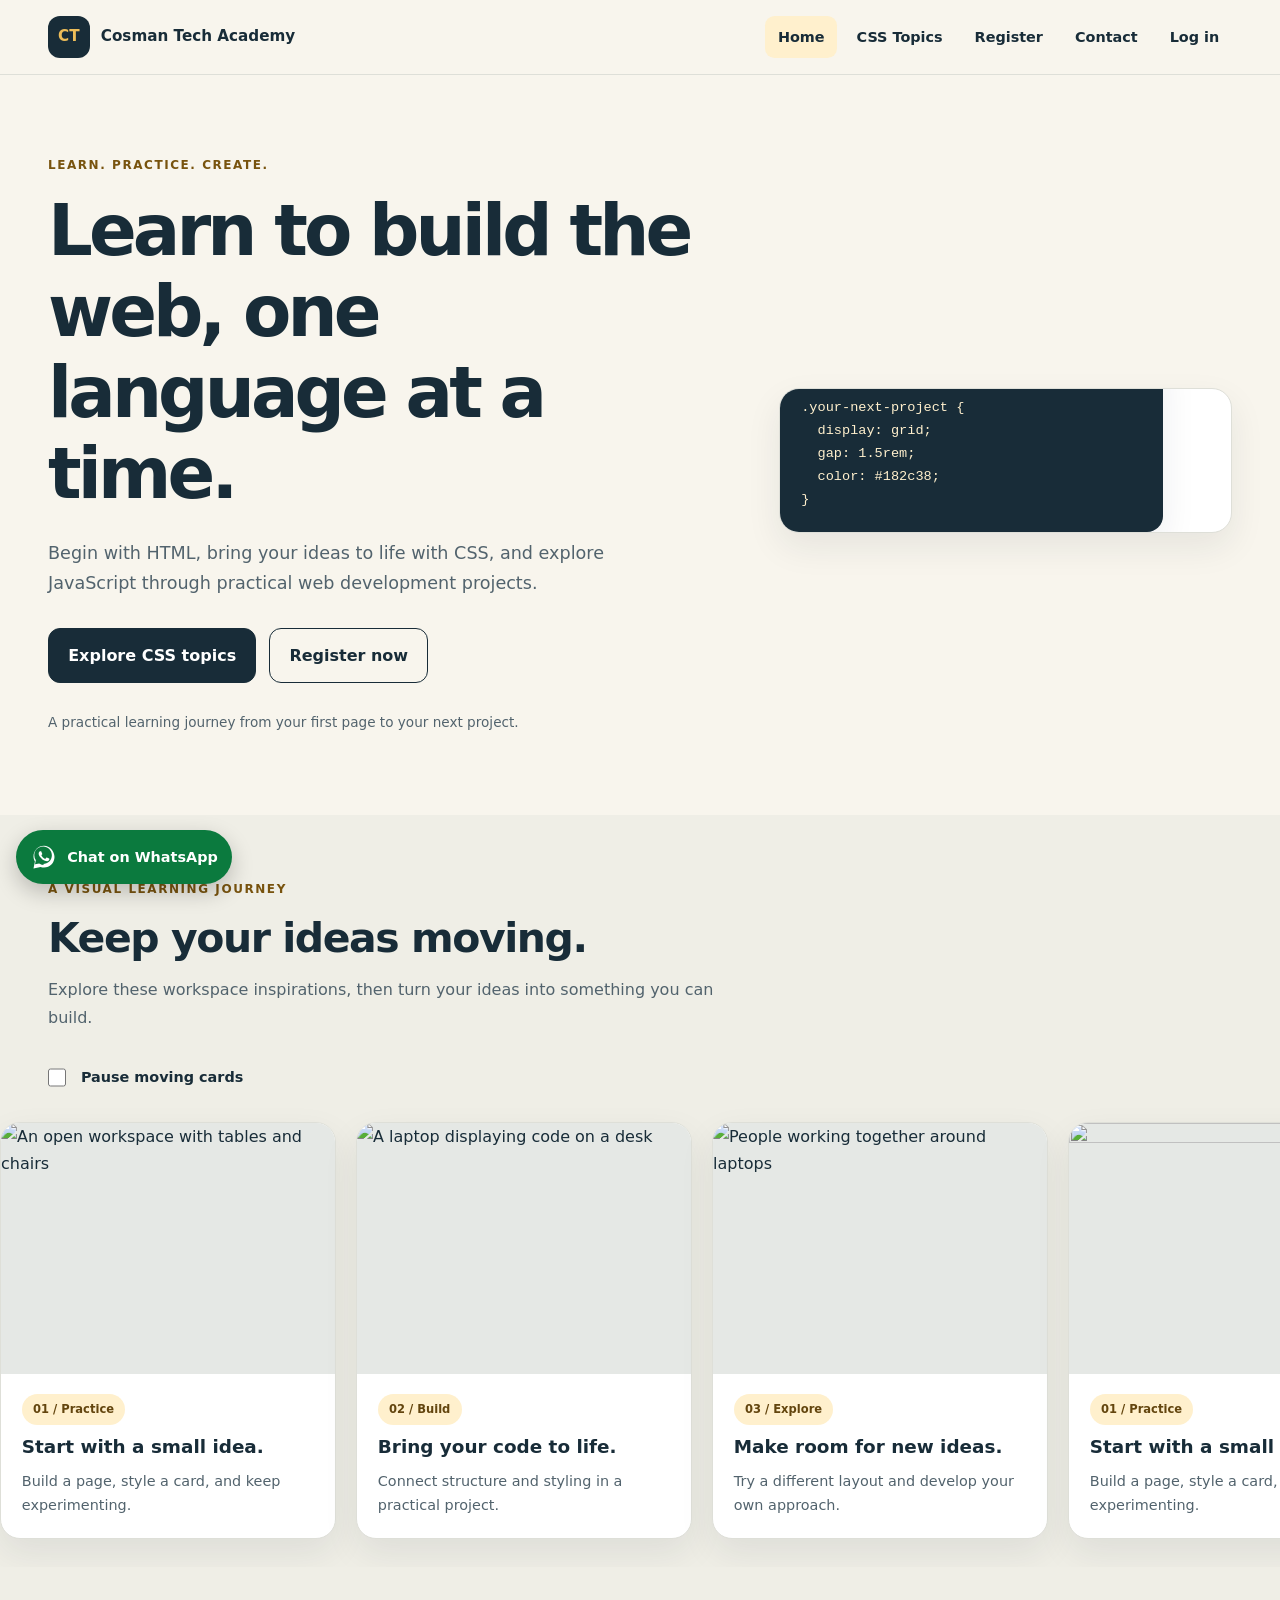
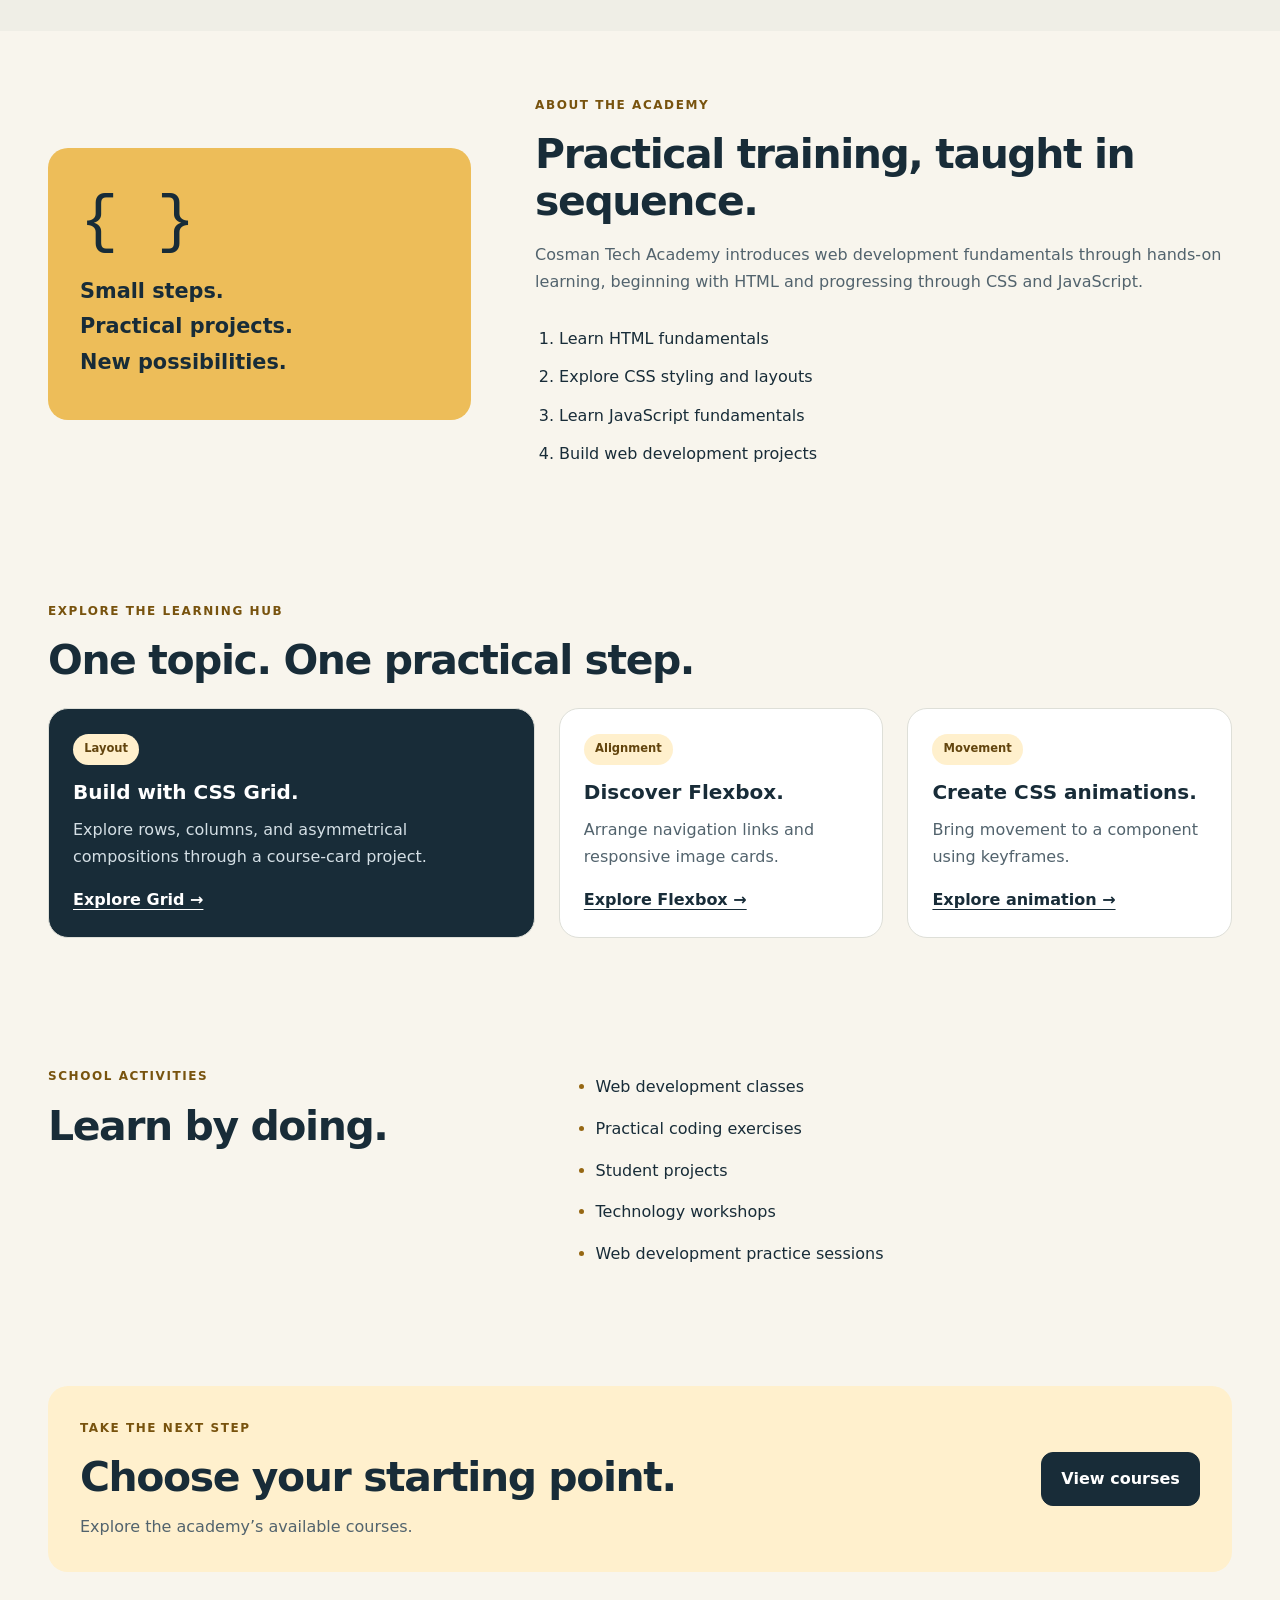
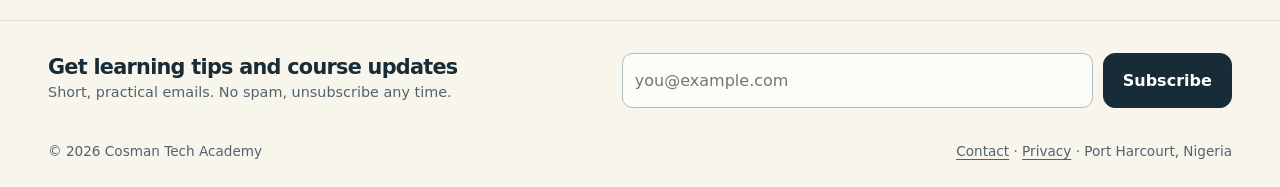
==== index.html @ f5292bb0 "Initial commit" ====
<!DOCTYPE html>
<html lang="en">
<head>
  <meta charset="UTF-8">
  <meta name="viewport" content="width=device-width, initial-scale=1.0">
  <meta name="description"
        content="Explore practical web development learning at Cosman Tech Academy.">
  <title>Cosman Tech Academy | Home</title>
  <link rel="stylesheet" href="style.css">
</head>

<body>
  <a class="skip-link" href="#main">Skip to content</a>

  <header class="site-header">
    <nav class="container navbar" aria-label="Main navigation">
      <a class="brand" href="index.html">
        <span class="brand-mark">CT</span>
        <span>Cosman Tech Academy</span>
      </a>

      <ul class="nav-links">
        <li><a href="index.html" aria-current="page">Home</a></li>
        <li><a href="topic.html">CSS Topics</a></li>
        <li><a href="register.html">Register</a></li>
        <li><a href="contact.html">Contact</a></li>
        <li><a href="login.html" data-auth-link>Log in</a></li>
      </ul>
    </nav>
  </header>

  <main id="main">
    <section class="container hero section">
      <div class="hero-copy">
        <p class="eyebrow">Learn. Practice. Create.</p>
        <h1>Learn to build the web, one language at a time.</h1>

        <p class="lead">
          Begin with HTML, bring your ideas to life with CSS, and
          explore JavaScript through practical web development projects.
        </p>

        <div class="button-row">
          <a class="button" href="topic.html">Explore CSS topics</a>
          <a class="button button-outline" href="register.html">
            Register now
          </a>
        </div>

        <p class="small-note">
          A practical learning journey from your first page to your
          next project.
        </p>
      </div>

      <div class="hero-visual">
        <figure class="image-card hero-image">
         <!--  <img
            src="https://images.unsplash.com/photo-1497366811353-6870744d04b2?auto=format&amp;fit=crop&amp;w=1000&amp;q=80"
            alt="A bright shared workspace with desks and seating"
            width="1000"
            height="750">
          <figcaption>
            <span class="badge">Your next chapter</span>
            <h2>Make space for your ideas.</h2>
          </figcaption>
        </figure> -->

        <div class="code-card" aria-label="CSS example">
          <div class="code-dots" aria-hidden="true">
            <span></span><span></span><span></span>
          </div>
          <pre><code>.your-next-project {
  display: grid;
  gap: 1.5rem;
  color: #182c38;
}</code></pre>
        </div>
      </div>
    </section>

    <section class="gallery-section section" aria-labelledby="gallery-title">
      <div class="container section-heading">
        <p class="eyebrow">A visual learning journey</p>
        <h2 id="gallery-title">Keep your ideas moving.</h2>
        <p>
          Explore these workspace inspirations, then turn your ideas
          into something you can build.
        </p>
      </div>

      <div class="motion-section">
        <input class="motion-toggle" id="pause-gallery" type="checkbox">
        <label class="motion-label" for="pause-gallery">
          Pause moving cards
        </label>

        <p class="reduced-motion-note container">
          Automatic movement is disabled by your motion preference.
          Scroll horizontally to explore the cards.
        </p>

        <div class="carousel"
             tabindex="0"
             role="region"
             aria-label="Workspace inspiration gallery">

          <div class="carousel-track">
            <div class="carousel-group">
              <figure class="image-card rolling-card">
                <img
                  src="https://images.unsplash.com/photo-1497366754035-f200968a6e72?auto=format&amp;fit=crop&amp;w=700&amp;q=80"
                  alt="An open workspace with tables and chairs"
                  width="700" height="525" loading="lazy">
                <figcaption>
                  <span class="badge">01 / Practice</span>
                  <h3>Start with a small idea.</h3>
                  <p>Build a page, style a card, and keep experimenting.</p>
                </figcaption>
              </figure>

              <figure class="image-card rolling-card">
                <img
                  src="https://images.unsplash.com/photo-1498050108023-c5249f4df085?auto=format&amp;fit=crop&amp;w=700&amp;q=80"
                  alt="A laptop displaying code on a desk"
                  width="700" height="525" loading="lazy">
                <figcaption>
                  <span class="badge">02 / Build</span>
                  <h3>Bring your code to life.</h3>
                  <p>Connect structure and styling in a practical project.</p>
                </figcaption>
              </figure>

              <figure class="image-card rolling-card">
                <img
                  src="https://images.unsplash.com/photo-1519389950473-47ba0277781c?auto=format&amp;fit=crop&amp;w=700&amp;q=80"
                  alt="People working together around laptops"
                  width="700" height="525" loading="lazy">
                <figcaption>
                  <span class="badge">03 / Explore</span>
                  <h3>Make room for new ideas.</h3>
                  <p>Try a different layout and develop your own approach.</p>
                </figcaption>
              </figure>
            </div>

            <!-- Identical visual copies create the seamless loop. -->
            <div class="carousel-group" aria-hidden="true">
              <figure class="image-card rolling-card">
                <img
                  src="https://images.unsplash.com/photo-1497366754035-f200968a6e72?auto=format&amp;fit=crop&amp;w=700&amp;q=80"
                  alt="" width="700" height="525" loading="lazy">
                <figcaption>
                  <span class="badge">01 / Practice</span>
                  <h3>Start with a small idea.</h3>
                  <p>Build a page, style a card, and keep experimenting.</p>
                </figcaption>
              </figure>

              <figure class="image-card rolling-card">
                <img
                  src="https://images.unsplash.com/photo-1498050108023-c5249f4df085?auto=format&amp;fit=crop&amp;w=700&amp;q=80"
                  alt="" width="700" height="525" loading="lazy">
                <figcaption>
                  <span class="badge">02 / Build</span>
                  <h3>Bring your code to life.</h3>
                  <p>Connect structure and styling in a practical project.</p>
                </figcaption>
              </figure>

              <figure class="image-card rolling-card">
                <img
                  src="https://images.unsplash.com/photo-1519389950473-47ba0277781c?auto=format&amp;fit=crop&amp;w=700&amp;q=80"
                  alt="" width="700" height="525" loading="lazy">
                <figcaption>
                  <span class="badge">03 / Explore</span>
                  <h3>Make room for new ideas.</h3>
                  <p>Try a different layout and develop your own approach.</p>
                </figcaption>
              </figure>
            </div>
          </div>
        </div>
      </div>
    </section>

    <section class="container about-grid section" aria-labelledby="about-title">
      <div class="accent-panel">
        <span class="large-mark" aria-hidden="true">{ }</span>
        <p>Small steps.<br>Practical projects.<br>New possibilities.</p>
      </div>

      <div>
        <p class="eyebrow">About the academy</p>
        <h2 id="about-title">Practical training, taught in sequence.</h2>
        <p>
          Cosman Tech Academy introduces web development fundamentals
          through hands-on learning, beginning with HTML and progressing
          through CSS and JavaScript.
        </p>

        <ol class="learning-path">
          <li>Learn HTML fundamentals</li>
          <li>Explore CSS styling and layouts</li>
          <li>Learn JavaScript fundamentals</li>
          <li>Build web development projects</li>
        </ol>
      </div>
    </section>

    <section class="container section" aria-labelledby="preview-title">
      <div class="section-heading">
        <p class="eyebrow">Explore the learning hub</p>
        <h2 id="preview-title">One topic. One practical step.</h2>
      </div>

      <div class="preview-grid">
        <article class="panel preview-feature">
          <span class="badge">Layout</span>
          <h3>Build with CSS Grid.</h3>
          <p>
            Explore rows, columns, and asymmetrical compositions through
            a course-card project.
          </p>
          <a class="text-link" href="topic.html#grid">Explore Grid →</a>
        </article>

        <article class="panel">
          <span class="badge">Alignment</span>
          <h3>Discover Flexbox.</h3>
          <p>Arrange navigation links and responsive image cards.</p>
          <a class="text-link" href="topic.html#flexbox">Explore Flexbox →</a>
        </article>

        <article class="panel">
          <span class="badge">Movement</span>
          <h3>Create CSS animations.</h3>
          <p>Bring movement to a component using keyframes.</p>
          <a class="text-link" href="topic.html#animations">
            Explore animation →
          </a>
        </article>
      </div>
    </section>

    <section class="container activities-grid section">
      <div>
        <p class="eyebrow">School activities</p>
        <h2>Learn by doing.</h2>
      </div>
      <ul class="activity-list">
        <li>Web development classes</li>
        <li>Practical coding exercises</li>
        <li>Student projects</li>
        <li>Technology workshops</li>
        <li>Web development practice sessions</li>
      </ul>
    </section>

    <section class="container cta-panel">
      <div>
        <p class="eyebrow">Take the next step</p>
        <h2>Choose your starting point.</h2>
        <p>Explore the academy’s available courses.</p>
      </div>
      <a class="button" href="register.html">View courses</a>
    </section>
  </main>

  <footer class="site-footer">
    <div class="container footer-newsletter">
      <div>
        <h2 class="footer-title">Get learning tips and course updates</h2>
        <p>Short, practical emails. No spam, unsubscribe any time.</p>
      </div>
      <form id="newsletter-form" novalidate>
        <label class="sr-only" for="newsletter-email">Email address</label>
        <div class="inline-form">
          <input id="newsletter-email" name="email" type="email"
                 autocomplete="email" placeholder="you@example.com" required>
          <input class="honeypot" type="text" name="_gotcha" tabindex="-1"
                 autocomplete="off" aria-hidden="true">
          <button class="button" type="submit">Subscribe</button>
        </div>
        <p class="form-status" role="status" aria-live="polite" hidden></p>
      </form>
    </div>
    <div class="container footer-inner">
      <p>© 2026 Cosman Tech Academy</p>
      <p>
        <a href="contact.html">Contact</a> ·
        <a href="privacy.html">Privacy</a> ·
        Port Harcourt, Nigeria
      </p>
    </div>
  </footer>

  <script src="js/config.js"></script>
  <script type="module" src="js/site.js"></script>
</body>
</html>
---- style.css ----
/* ==================================================
   COSMAN TECH ACADEMY
   Mobile-first static website (HTML/CSS + small JS modules)
   ================================================== */

:root {
  --cream: #f8f5ed;
  --white: #ffffff;
  --navy: #182c38;
  --muted: #52636d;
  --gold: #edbd59;
  --gold-light: #fff0cd;
  --border: #dedfd8;
  --radius: 1.25rem;
  --shadow: 0 14px 35px rgb(24 44 56 / 8%);
  --page-width: 74rem;
  --gallery-gap: 1.25rem;
}

/* Reset and foundations */

*,
*::before,
*::after {
  box-sizing: border-box;
}

html {
  scroll-behavior: smooth;
  scroll-padding-top: 2rem;
}

body {
  margin: 0;
  background: var(--cream);
  color: var(--navy);
  font-family: system-ui, -apple-system, BlinkMacSystemFont,
    "Segoe UI", sans-serif;
  line-height: 1.7;
}

h1,
h2,
h3,
p,
figure,
pre {
  margin: 0;
}

h1,
h2,
h3 {
  line-height: 1.15;
  overflow-wrap: break-word;
}

h1 {
  font-size: clamp(2.2rem, 5.5vw, 4.6rem);
  letter-spacing: -0.055em;
}

h2 {
  font-size: clamp(1.65rem, 3.2vw, 2.8rem);
  letter-spacing: -0.035em;
}

h3 {
  font-size: 1.25rem;
}

p {
  color: var(--muted);
}

p + p {
  margin-top: 1rem;
}

a {
  color: inherit;
  text-decoration: none;
}

img {
  display: block;
  max-width: 100%;
}

button,
input,
select,
textarea {
  font: inherit;
}

button,
a,
input,
select,
textarea,
summary,
[tabindex] {
  -webkit-tap-highlight-color: transparent;
}

:focus-visible {
  outline: 3px solid #916000;
  outline-offset: 5px;
}

::selection {
  background: var(--gold);
  color: var(--navy);
}

.container {
  width: min(calc(100% - 2rem), var(--page-width));
  margin-inline: auto;
}

.section {
  padding-block: 3rem;
}

.eyebrow {
  margin-bottom: 1rem;
  color: #78530e;
  font-size: 0.75rem;
  font-weight: 800;
  letter-spacing: 0.13em;
  text-transform: uppercase;
}

.lead {
  margin-top: 1.5rem;
  font-size: 1.1rem;
}

.small-note {
  font-size: 0.85rem;
}

.badge {
  display: inline-flex;
  align-self: flex-start;
  width: fit-content;
  padding: 0.35rem 0.7rem;
  border-radius: 999px;
  background: var(--gold-light);
  color: #63450e;
  font-size: 0.72rem;
  font-weight: 750;
}

.text-link {
  display: inline-block;
  margin-top: 1rem;
  font-weight: 750;
  text-decoration: underline;
  text-underline-offset: 0.25rem;
}

.skip-link {
  position: absolute;
  top: 0.75rem;
  left: 1rem;
  z-index: 100;
  padding: 0.75rem 1rem;
  border-radius: 0.5rem;
  background: var(--navy);
  color: var(--white);
  transform: translateY(-200%);
}

.skip-link:focus {
  transform: translateY(0);
}

/* Navigation: visible without JavaScript */

.site-header {
  border-bottom: 1px solid var(--border);
  background: var(--cream);
}

.navbar {
  display: flex;
  flex-wrap: wrap;
  align-items: center;
  justify-content: space-between;
  gap: 1rem;
  padding-block: 1rem;
}

.brand {
  display: flex;
  align-items: center;
  gap: 0.7rem;
  font-size: 0.95rem;
  font-weight: 800;
}

.brand-mark {
  display: grid;
  flex-shrink: 0;
  place-items: center;
  width: 2.6rem;
  height: 2.6rem;
  border-radius: 0.75rem;
  background: var(--navy);
  color: var(--gold);
}

.nav-links {
  display: flex;
  flex-wrap: wrap;
  width: 100%;
  gap: 0.4rem;
  margin: 0;
  padding: 0;
  list-style: none;
}

.nav-links a {
  display: block;
  padding: 0.55rem 0.8rem;
  border-radius: 0.6rem;
  font-size: 0.9rem;
  font-weight: 650;
  transition: background-color 180ms ease;
}

.nav-links a:hover,
.nav-links a[aria-current="page"] {
  background: var(--gold-light);
}

/* Buttons */

.button-row {
  display: flex;
  flex-wrap: wrap;
  gap: 0.8rem;
  margin-block: 1.8rem;
}

.button {
  display: inline-flex;
  justify-content: center;
  align-items: center;
  min-height: 3rem;
  padding: 0.8rem 1.2rem;
  border: 1px solid var(--navy);
  border-radius: 0.75rem;
  background: var(--navy);
  color: var(--white);
  font-weight: 700;
  text-align: center;
  transition: transform 180ms ease, background-color 180ms ease;
}

.button:hover {
  background: #294757;
  transform: translateY(-2px);
}

.button-outline {
  background: transparent;
  color: var(--navy);
}

.button-outline:hover {
  background: var(--gold-light);
}

/* Mobile-first Grid layouts */

.hero,
.about-grid,
.page-intro,
.activities-grid,
.registration-layout,
.preview-grid,
.topics-grid,
.course-grid,
.form-grid {
  display: grid;
  grid-template-columns: minmax(0, 1fr);
  gap: 1.5rem;
}

.hero > *,
.about-grid > *,
.page-intro > *,
.registration-layout > *,
.topics-grid > *,
.course-grid > * {
  min-width: 0;
}

.hero {
  align-items: center;
}

.hero-visual {
  display: grid;
  gap: 1rem;
}

.hero-image h2 {
  font-size: 1.3rem;
}

/* Flexbox image-card components */

.image-card {
  display: flex;
  flex-direction: column;
  min-width: 0;
  overflow: hidden;
  border: 1px solid var(--border);
  border-radius: var(--radius);
  background: var(--white);
  box-shadow: var(--shadow);
}

.image-card img {
  width: 100%;
  height: auto;
  aspect-ratio: 4 / 3;
  object-fit: cover;
  background: #e5e8e5;
}

.image-card figcaption {
  display: flex;
  flex-direction: column;
  flex: 1;
  gap: 0.7rem;
  padding: 1.3rem;
}

.image-card figcaption p {
  font-size: 0.9rem;
}

/* Code window */

.code-card {
  min-width: 0;
  padding: 1.3rem;
  border-radius: 1rem;
  background: var(--navy);
  color: var(--gold-light);
  box-shadow: var(--shadow);
}

.code-dots {
  display: flex;
  gap: 0.4rem;
  margin-bottom: 1rem;
}

.code-dots span {
  width: 0.6rem;
  height: 0.6rem;
  border-radius: 50%;
  background: var(--gold);
}

.code-dots span:nth-child(2) {
  opacity: 0.65;
}

.code-dots span:nth-child(3) {
  opacity: 0.35;
}

pre {
  max-width: 100%;
  overflow-x: auto;
  font-size: 0.85rem;
  line-height: 1.7;
}

code {
  font-family: Consolas, "Courier New", monospace;
}

/* Continuous CSS-only rolling gallery */

.gallery-section {
  background: #efeee6;
}

.section-heading {
  margin-bottom: 1.5rem;
}

.section-heading h2 + p {
  margin-top: 0.9rem;
  max-width: 42rem;
}

.motion-section {
  padding-top: 0.5rem;
}

.motion-toggle {
  width: 1.15rem;
  height: 1.15rem;
  margin-left: max(1rem, calc((100% - var(--page-width)) / 2));
  accent-color: var(--navy);
  vertical-align: middle;
}

.motion-label {
  margin-left: 0.4rem;
  font-size: 0.9rem;
  font-weight: 650;
  cursor: pointer;
}

.carousel {
  overflow: hidden;
  margin-top: 1rem;
  padding-block: 1rem 1.7rem;
}

.carousel-track {
  display: flex;
  width: max-content;
  animation: roll-cards 40s linear infinite;
}

.carousel-group {
  display: flex;
  flex: 0 0 auto;
  align-items: stretch;
  gap: var(--gallery-gap);
  padding-right: var(--gallery-gap);
}

.rolling-card {
  flex: 0 0 auto;
  width: clamp(15rem, 78vw, 21rem);
}

.rolling-card h3 {
  font-size: 1.15rem;
}

@keyframes roll-cards {
  from {
    transform: translateX(0);
  }

  to {
    transform: translateX(-50%);
  }
}

.motion-toggle:checked ~ .carousel .carousel-track,
.carousel:hover .carousel-track,
.carousel:focus-within .carousel-track {
  animation-play-state: paused;
}

.reduced-motion-note {
  display: none;
}

/* Home sections */

.accent-panel {
  display: grid;
  align-content: center;
  min-height: 17rem;
  padding: 2rem;
  border-radius: var(--radius);
  background: var(--gold);
}

.large-mark {
  font-family: Consolas, monospace;
  font-size: 4rem;
  line-height: 1.1;
}

.accent-panel p {
  margin-top: 1rem;
  color: var(--navy);
  font-size: 1.3rem;
  font-weight: 700;
}

.about-grid h2 + p {
  margin-top: 1rem;
}

.learning-path {
  margin: 1.5rem 0 0;
  padding-left: 1.5rem;
}

.learning-path li {
  padding-block: 0.35rem;
}

.panel,
.topic-card,
.course-card,
.form-panel {
  padding: 1.5rem;
  border: 1px solid var(--border);
  border-radius: var(--radius);
  background: var(--white);
}

.panel h3 {
  margin-block: 1rem 0.75rem;
}

.preview-feature {
  background: var(--navy);
  color: var(--white);
}

.preview-feature p {
  color: #d4dfe5;
}

.activity-list {
  margin: 0;
  padding-left: 1.2rem;
}

.activity-list li {
  padding-block: 0.45rem;
}

.activity-list li::marker {
  color: #966713;
}

.cta-panel {
  display: flex;
  flex-wrap: wrap;
  align-items: center;
  justify-content: space-between;
  gap: 1.5rem;
  margin-block: 3rem;
  padding: 2rem;
  border-radius: var(--radius);
  background: var(--gold-light);
}

.cta-panel h2 + p {
  margin-top: 0.7rem;
}

/* Topic page */

.page-intro {
  align-items: end;
}

.intro-note {
  padding-left: 1rem;
  border-left: 3px solid var(--gold);
}

.intro-note .badge {
  margin-top: 1rem;
}

.topic-card {
  scroll-margin-top: 2rem;
  transition: transform 180ms ease, box-shadow 180ms ease;
}

.topic-card:hover,
.topic-card:focus-within {
  transform: translateY(-4px);
  box-shadow: var(--shadow);
}

.card-top {
  display: flex;
  justify-content: space-between;
  align-items: center;
  gap: 1rem;
}

.topic-number {
  color: #71808a;
  font-family: Consolas, monospace;
  font-size: 1.2rem;
}

.topic-card h2 {
  margin-bottom: 0.8rem;
  font-size: 1.4rem;
}

.practice {
  padding-top: 0.8rem;
  color: var(--navy);
  font-size: 0.9rem;
  font-weight: 650;
}

.topic-visual {
  display: flex;
  align-items: center;
  justify-content: center;
  gap: 0.6rem;
  min-height: 8rem;
  margin-block: 1.3rem;
  border-radius: 0.9rem;
  background: #f4f3ec;
}

.selector-visual {
  flex-wrap: wrap;
}

.selector-visual span {
  padding: 0.45rem 0.7rem;
  border-radius: 0.5rem;
  background: var(--navy);
  color: var(--white);
  font-family: Consolas, monospace;
}

.color-visual span {
  width: 2.7rem;
  height: 2.7rem;
  border-radius: 50%;
  background: var(--navy);
}

.color-visual span:nth-child(2) {
  background: var(--gold);
}

.color-visual span:nth-child(3) {
  background: #9ab9a7;
}

.type-visual {
  font-size: 4rem;
  font-weight: 800;
  letter-spacing: -0.08em;
}

.box-visual {
  padding: 0.8rem;
  border: 0.6rem solid var(--gold);
  background: #dfe9e2;
}

.box-visual span {
  display: block;
  padding: 0.5rem 1rem;
  background: var(--navy);
  color: var(--white);
  font-size: 0.8rem;
}

.flex-visual span {
  width: 2.5rem;
  height: 3.2rem;
  border-radius: 0.4rem;
  background: var(--navy);
}

.flex-visual span:nth-child(2) {
  height: 4.5rem;
  background: var(--gold);
}

.grid-visual {
  display: grid;
  grid-template-columns: 2fr 1fr;
  gap: 0.4rem;
  width: 8rem;
}

.grid-visual span {
  min-height: 2rem;
  border-radius: 0.3rem;
  background: var(--navy);
}

.grid-visual span:first-child {
  grid-row: span 2;
  background: var(--gold);
}

.device-visual {
  width: 3rem;
  height: 5rem;
  border: 0.3rem solid var(--navy);
  border-radius: 0.6rem;
  background: linear-gradient(145deg, var(--gold), #fff3d4);
}

.animation-visual span {
  font-size: 3rem;
  color: #94660f;
}

details {
  margin-top: 1.2rem;
  padding-top: 1rem;
  border-top: 1px solid var(--border);
}

summary {
  width: fit-content;
  font-weight: 750;
  cursor: pointer;
}

details pre {
  margin-top: 1rem;
  padding: 1rem;
  border-radius: 0.7rem;
  background: var(--navy);
  color: var(--gold-light);
}

details .small-note {
  margin-top: 0.8rem;
}

/* Course cards */

.course-card {
  display: flex;
  flex-direction: column;
}

.course-card h3 {
  margin-block: 1rem 0.7rem;
}

.course-card dl {
  margin-block: 1rem;
}

.course-card dl div {
  margin-bottom: 0.6rem;
}

.course-card dt {
  color: var(--muted);
  font-size: 0.8rem;
}

.course-card dd {
  margin: 0;
  font-size: 0.9rem;
  font-weight: 650;
}

.course-price {
  margin-top: auto;
  padding-top: 1rem;
  color: var(--navy);
  font-size: 1.7rem;
  font-weight: 800;
}

.course-feature {
  background: var(--gold-light);
}

/* Registration form */

.registration-layout {
  align-items: start;
}

.form-panel h2 {
  margin-bottom: 1rem;
}

.form-grid {
  margin-top: 1.5rem;
}

.field {
  min-width: 0;
}

.field label,
.field legend {
  display: block;
  margin-bottom: 0.5rem;
  font-size: 0.9rem;
  font-weight: 700;
}

.field input:not([type="radio"]),
.field select,
.field textarea {
  display: block;
  width: 100%;
  min-height: 3rem;
  padding: 0.75rem;
  border: 1px solid #aebbbf;
  border-radius: 0.65rem;
  background: #fcfcf8;
  color: var(--navy);
}

.field textarea {
  resize: vertical;
}

.field input:not([type="radio"]):focus,
.field select:focus,
.field textarea:focus {
  border-color: #94660f;
}

fieldset.field {
  margin: 0;
  padding: 0;
  border: 0;
}

.optional {
  color: var(--muted);
  font-weight: 400;
}

.radio-row {
  display: flex;
  flex-wrap: wrap;
  gap: 1rem;
}

.field .radio-option {
  display: inline-flex;
  align-items: center;
  gap: 0.45rem;
  margin: 0;
  font-weight: 400;
}

.radio-option input {
  width: 1rem;
  height: 1rem;
  margin: 0;
  accent-color: var(--navy);
}

.support-panel {
  padding: 1.5rem;
  border-radius: var(--radius);
  background: #e9ede7;
}

.support-panel h2 {
  font-size: 1.8rem;
}

.support-panel h2 + p,
.support-panel .activity-list {
  margin-top: 1rem;
}

.support-image {
  margin-top: 1.5rem;
}

/* Footer */

.site-footer {
  margin-top: 3rem;
  border-top: 1px solid var(--border);
}

.footer-inner {
  display: flex;
  flex-wrap: wrap;
  justify-content: space-between;
  gap: 0.75rem;
  padding-block: 1.5rem;
}

.footer-inner p {
  margin: 0;
  font-size: 0.85rem;
}

/* ==================================================
   Working forms, login, dashboard, newsletter
   ================================================== */

.sr-only {
  position: absolute;
  width: 1px;
  height: 1px;
  margin: -1px;
  padding: 0;
  overflow: hidden;
  clip: rect(0 0 0 0);
  white-space: nowrap;
  border: 0;
}

/* Spam trap: off-screen, not display:none (bots still fill it in) */
.honeypot {
  position: absolute !important;
  left: -9999px;
  width: 1px;
  height: 1px;
  opacity: 0;
}

.form-submit {
  width: 100%;
  margin-top: 1.5rem;
}

.button:disabled {
  opacity: 0.65;
  cursor: progress;
  transform: none;
}

.form-status {
  margin-top: 1rem;
  padding: 1rem;
  border-left: 4px solid var(--muted);
  border-radius: 0.5rem;
  background: #eef1ee;
  color: var(--navy);
  font-size: 0.95rem;
}

.form-status[hidden] {
  display: none;
}

.form-status.is-success {
  border-left-color: #2f7d4f;
  background: #e4f2e8;
}

.form-status.is-error {
  border-left-color: #b3261e;
  background: #fbe9e7;
}

.form-status.is-info {
  border-left-color: #b07815;
  background: var(--gold-light);
  color: #63450e;
}

.form-status:focus {
  outline: 3px solid #916000;
}

.field .consent {
  display: flex;
  align-items: flex-start;
  gap: 0.6rem;
  margin: 0;
  font-weight: 400;
  font-size: 0.9rem;
}

.field .consent input {
  display: inline-block;
  flex: 0 0 1.1rem;
  width: 1.1rem;
  min-height: 0;
  height: 1.1rem;
  margin: 0.3rem 0 0;
  padding: 0;
  accent-color: var(--navy);
}

.text-link-inline {
  text-decoration: underline;
  text-underline-offset: 0.2rem;
  font-weight: 700;
}

.field input:not([type="radio"]):not([type="checkbox"]):user-invalid:not(:focus) {
  border-color: #b3261e;
}

/* Narrow single-column pages (login, dashboard, privacy) */
.narrow {
  max-width: 40rem;
}

.narrow-left {
  max-width: 44rem;
}

.auth-card {
  margin-top: 1.5rem;
}

.prose h2 {
  margin-top: 2rem;
  font-size: 1.4rem;
}

.prose h2 + p {
  margin-top: 0.6rem;
}

/* Dashboard */
.dash-list {
  display: grid;
  gap: 0.8rem;
  margin: 1.5rem 0 0;
  padding: 0;
  list-style: none;
}

.dash-item {
  display: flex;
  flex-wrap: wrap;
  align-items: center;
  justify-content: space-between;
  gap: 0.8rem;
  padding: 1.2rem 1.4rem;
  border: 1px solid var(--border);
  border-radius: var(--radius);
  background: var(--white);
}

.dash-item h3 {
  font-size: 1.1rem;
}

.status-pill {
  padding: 0.3rem 0.8rem;
  border-radius: 999px;
  background: var(--gold-light);
  color: #63450e;
  font-size: 0.8rem;
  font-weight: 750;
}

.status-pill.is-confirmed,
.status-pill.is-paid {
  background: #e4f2e8;
  color: #1f5a37;
}

.status-pill.is-cancelled {
  background: #fbe9e7;
  color: #8c1d18;
}

/* Footer newsletter */
.footer-newsletter {
  display: grid;
  gap: 1.2rem;
  padding-block: 2rem 0.5rem;
}

.footer-title {
  font-size: 1.3rem;
}

.footer-newsletter p {
  font-size: 0.9rem;
}

.inline-form {
  display: flex;
  flex-wrap: wrap;
  gap: 0.6rem;
}

.inline-form input[type="email"] {
  flex: 1 1 14rem;
  min-height: 3rem;
  padding: 0.75rem;
  border: 1px solid #aebbbf;
  border-radius: 0.65rem;
  background: #fcfcf8;
  color: var(--navy);
}

.footer-inner a {
  text-decoration: underline;
  text-underline-offset: 0.2rem;
}

@media (min-width: 40rem) {
  .footer-newsletter {
    grid-template-columns: minmax(0, 1fr) minmax(0, 1.1fr);
    align-items: center;
  }

  .form-submit {
    width: auto;
    min-width: 14rem;
  }
}

/* WhatsApp floating button (bottom-left; Tawk.to sits bottom-right) */
.wa-float {
  position: fixed;
  left: 1rem;
  bottom: 1rem;
  z-index: 50;
  display: inline-flex;
  align-items: center;
  gap: 0.55rem;
  min-height: 3.4rem;
  padding: 0.6rem 0.9rem;
  border-radius: 999px;
  background: #0b7a3e;
  color: #ffffff;
  font-size: 0.9rem;
  font-weight: 700;
  box-shadow: 0 8px 22px rgb(0 0 0 / 22%);
  transition: transform 180ms ease;
}

.wa-float:hover {
  transform: translateY(-2px);
}

.wa-float:focus-visible {
  outline-color: var(--navy);
  outline-offset: 3px;
}

.wa-float svg {
  flex-shrink: 0;
}

/* Icon-only on small screens so it never covers content */
.wa-float-label {
  display: none;
}

@media (min-width: 40rem) {
  .wa-float-label {
    display: inline;
  }
}

@media (prefers-reduced-motion: reduce) {
  .wa-float {
    transition: none;
  }

  .wa-float:hover {
    transform: none;
  }
}

[hidden] {
  display: none !important;
}

/* ==================================================
   Tablet enhancements
   Base rules above remain mobile-first.
   ================================================== */

@media (min-width: 40rem) {
  .container {
    width: min(calc(100% - 3rem), var(--page-width));
  }

  .section {
    padding-block: 4rem;
  }

  .nav-links {
    width: auto;
  }

  .topics-grid,
  .course-grid,
  .form-grid,
  .preview-grid {
    grid-template-columns: repeat(2, minmax(0, 1fr));
  }

  .preview-feature,
  .field-full {
    grid-column: 1 / -1;
  }

  .activities-grid {
    grid-template-columns: minmax(0, 1fr) minmax(0, 1.3fr);
  }

  .form-panel {
    padding: 2rem;
  }

  .motion-toggle {
    margin-left: max(1.5rem, calc((100% - var(--page-width)) / 2));
  }
}

/* ==================================================
   Desktop asymmetrical Grid layouts
   ================================================== */

@media (min-width: 64rem) {
  .hero {
    grid-template-columns: minmax(0, 1.35fr) minmax(0, 1fr);
    gap: 4rem;
    padding-block: 5rem;
  }

  .hero-visual {
    padding-top: 2rem;
  }

  .hero-image {
    margin-left: 1.5rem;
  }

  .code-card {
    width: 85%;
    margin-top: -2.5rem;
    position: relative;
    z-index: 1;
  }

  .about-grid {
    grid-template-columns: minmax(0, 0.85fr) minmax(0, 1.4fr);
    align-items: center;
    gap: 4rem;
  }

  .page-intro {
    grid-template-columns: minmax(0, 1.5fr) minmax(0, 1fr);
    gap: 4rem;
  }

  .preview-grid {
    grid-template-columns:
      minmax(0, 1.5fr)
      minmax(0, 1fr)
      minmax(0, 1fr);
  }

  .preview-feature {
    grid-column: auto;
  }

  .topics-grid {
    grid-template-columns: repeat(3, minmax(0, 1fr));
  }

  .topic-feature {
    grid-column: span 2;
  }

  .course-grid {
    grid-template-columns: repeat(3, minmax(0, 1fr));
  }

  .course-feature {
    grid-column: span 2;
  }

  .registration-layout {
    grid-template-columns: minmax(0, 1.6fr) minmax(0, 1fr);
    gap: 2rem;
  }

  .support-panel {
    margin-top: 2.5rem;
  }
}

/* Reduced-motion alternative */

@media (prefers-reduced-motion: reduce) {
  html {
    scroll-behavior: auto;
  }

  .carousel {
    overflow-x: auto;
  }

  .carousel-track {
    animation: none;
    transform: none;
  }

  .carousel-group[aria-hidden="true"] {
    display: none;
  }

  .motion-toggle,
  .motion-label {
    display: none;
  }

  .reduced-motion-note {
    display: block;
  }

  .button,
  .topic-card,
  .nav-links a {
    transition: none;
  }

  .button:hover,
  .topic-card:hover,
  .topic-card:focus-within {
    transform: none;
  }
}
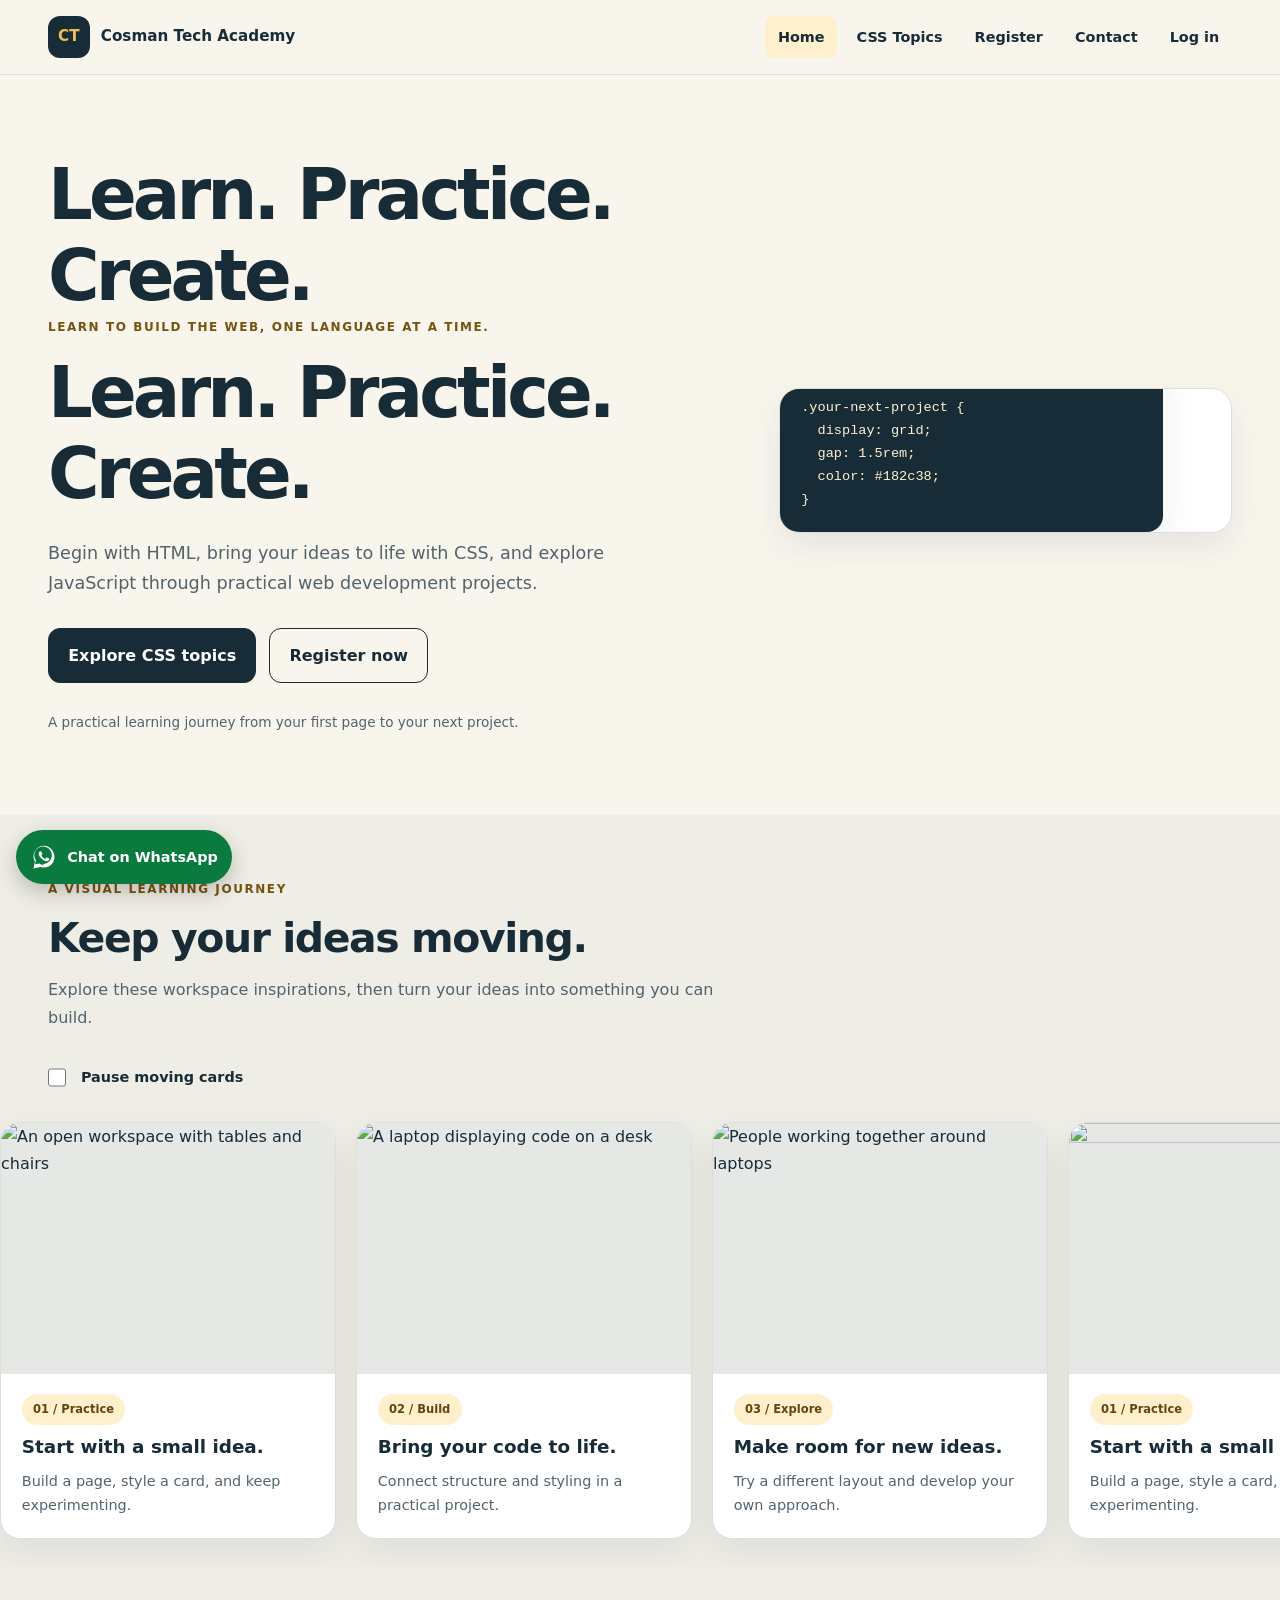
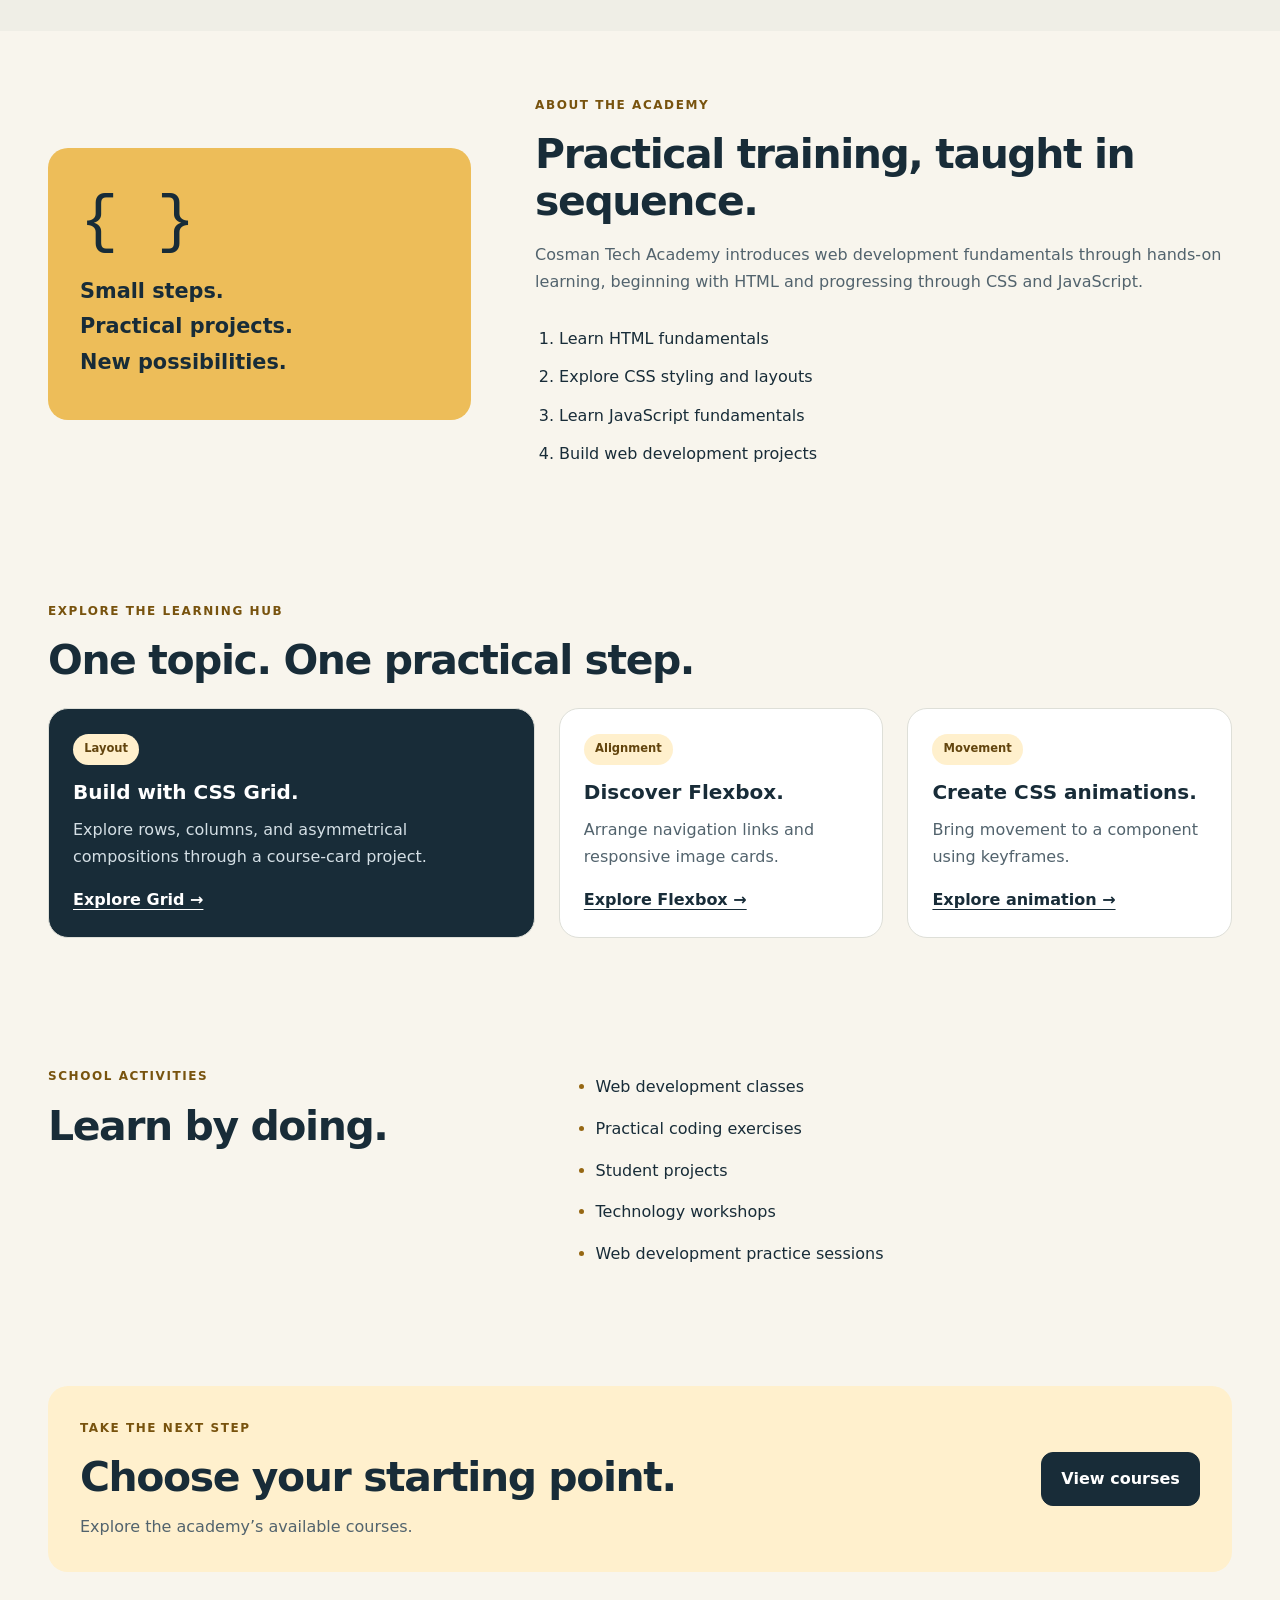
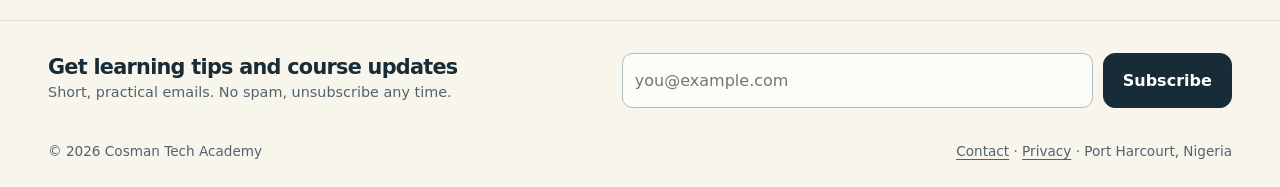
==== commit 5c525be2: "Update home page text" ====
--- a/index.html
+++ b/index.html
@@ -32,8 +32,9 @@
   <main id="main">
     <section class="container hero section">
       <div class="hero-copy">
-        <p class="eyebrow">Learn. Practice. Create.</p>
-        <h1>Learn to build the web, one language at a time.</h1>
+         <h1>Learn. Practice. Create.</h1>
+        <p class="eyebrow">Learn to build the web, one language at a time.</p>
+        <h1>Learn. Practice. Create.</h1>
 
         <p class="lead">
           Begin with HTML, bring your ideas to life with CSS, and
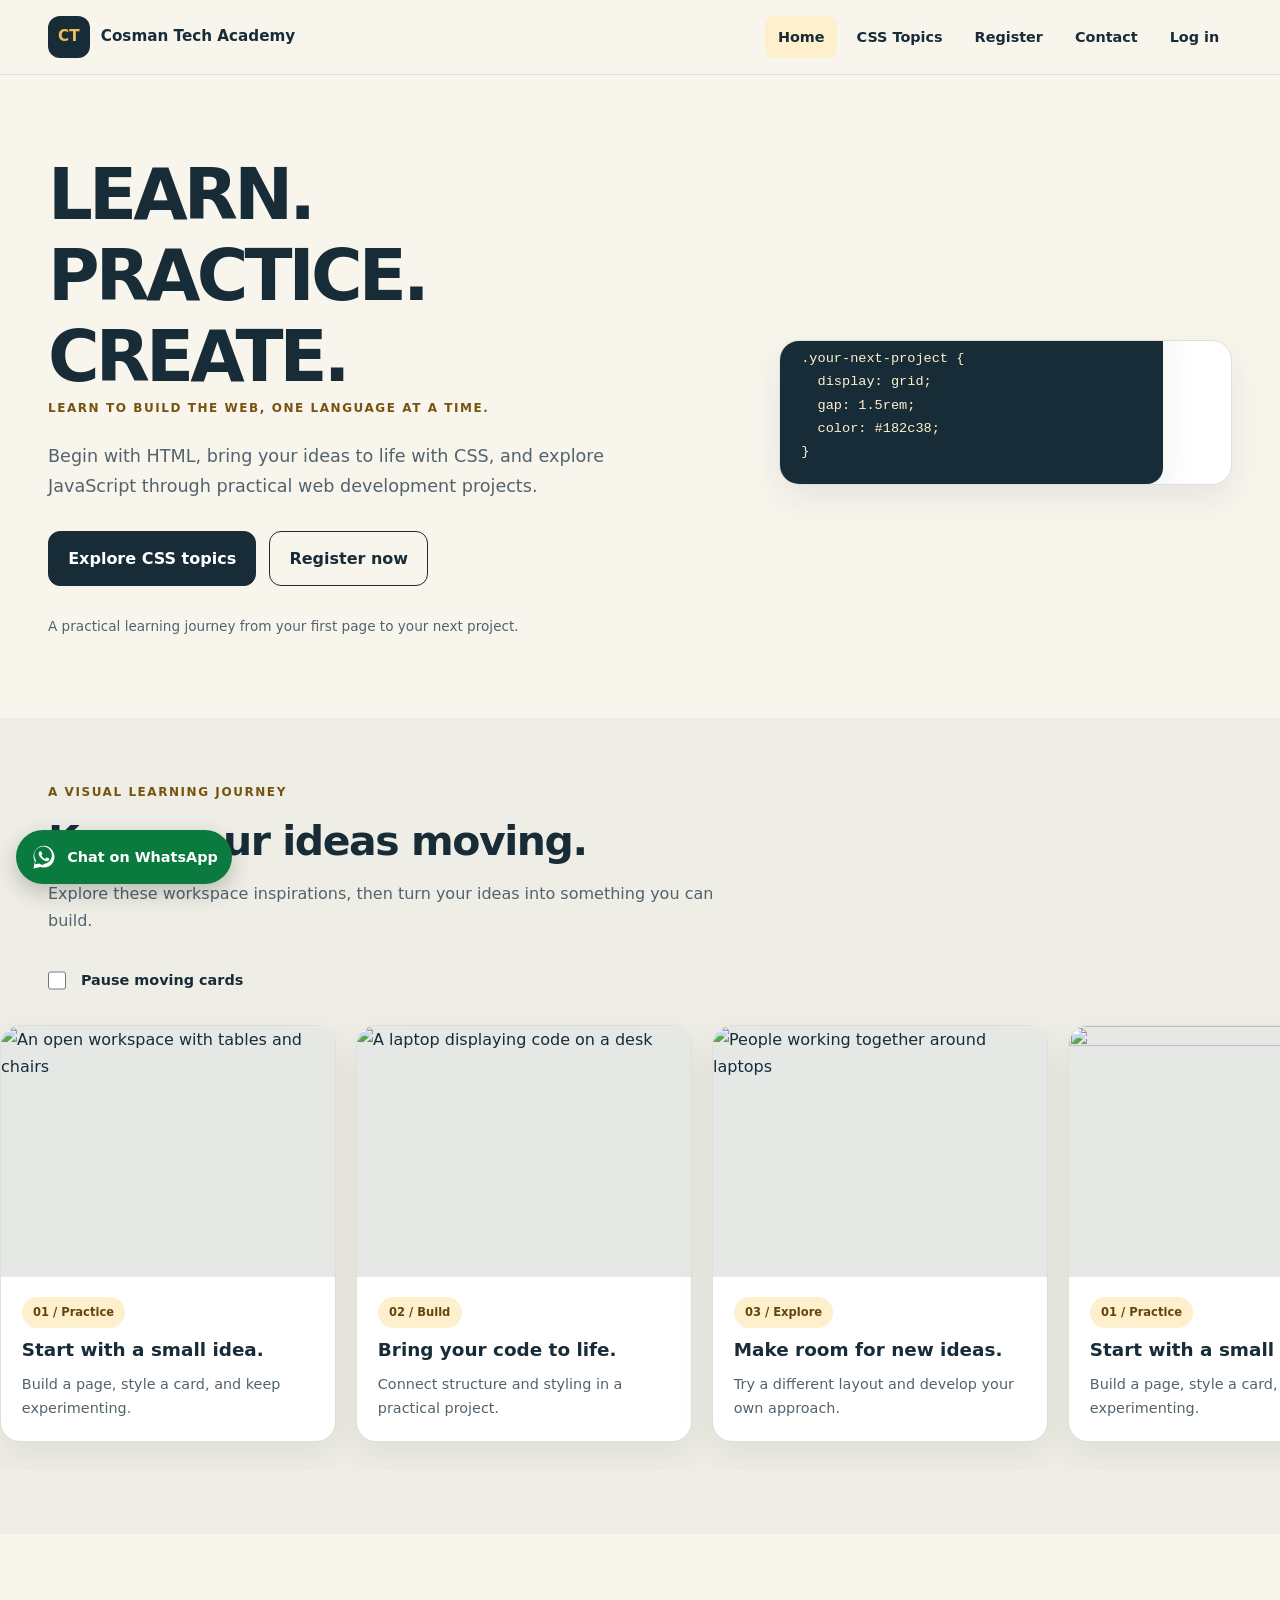
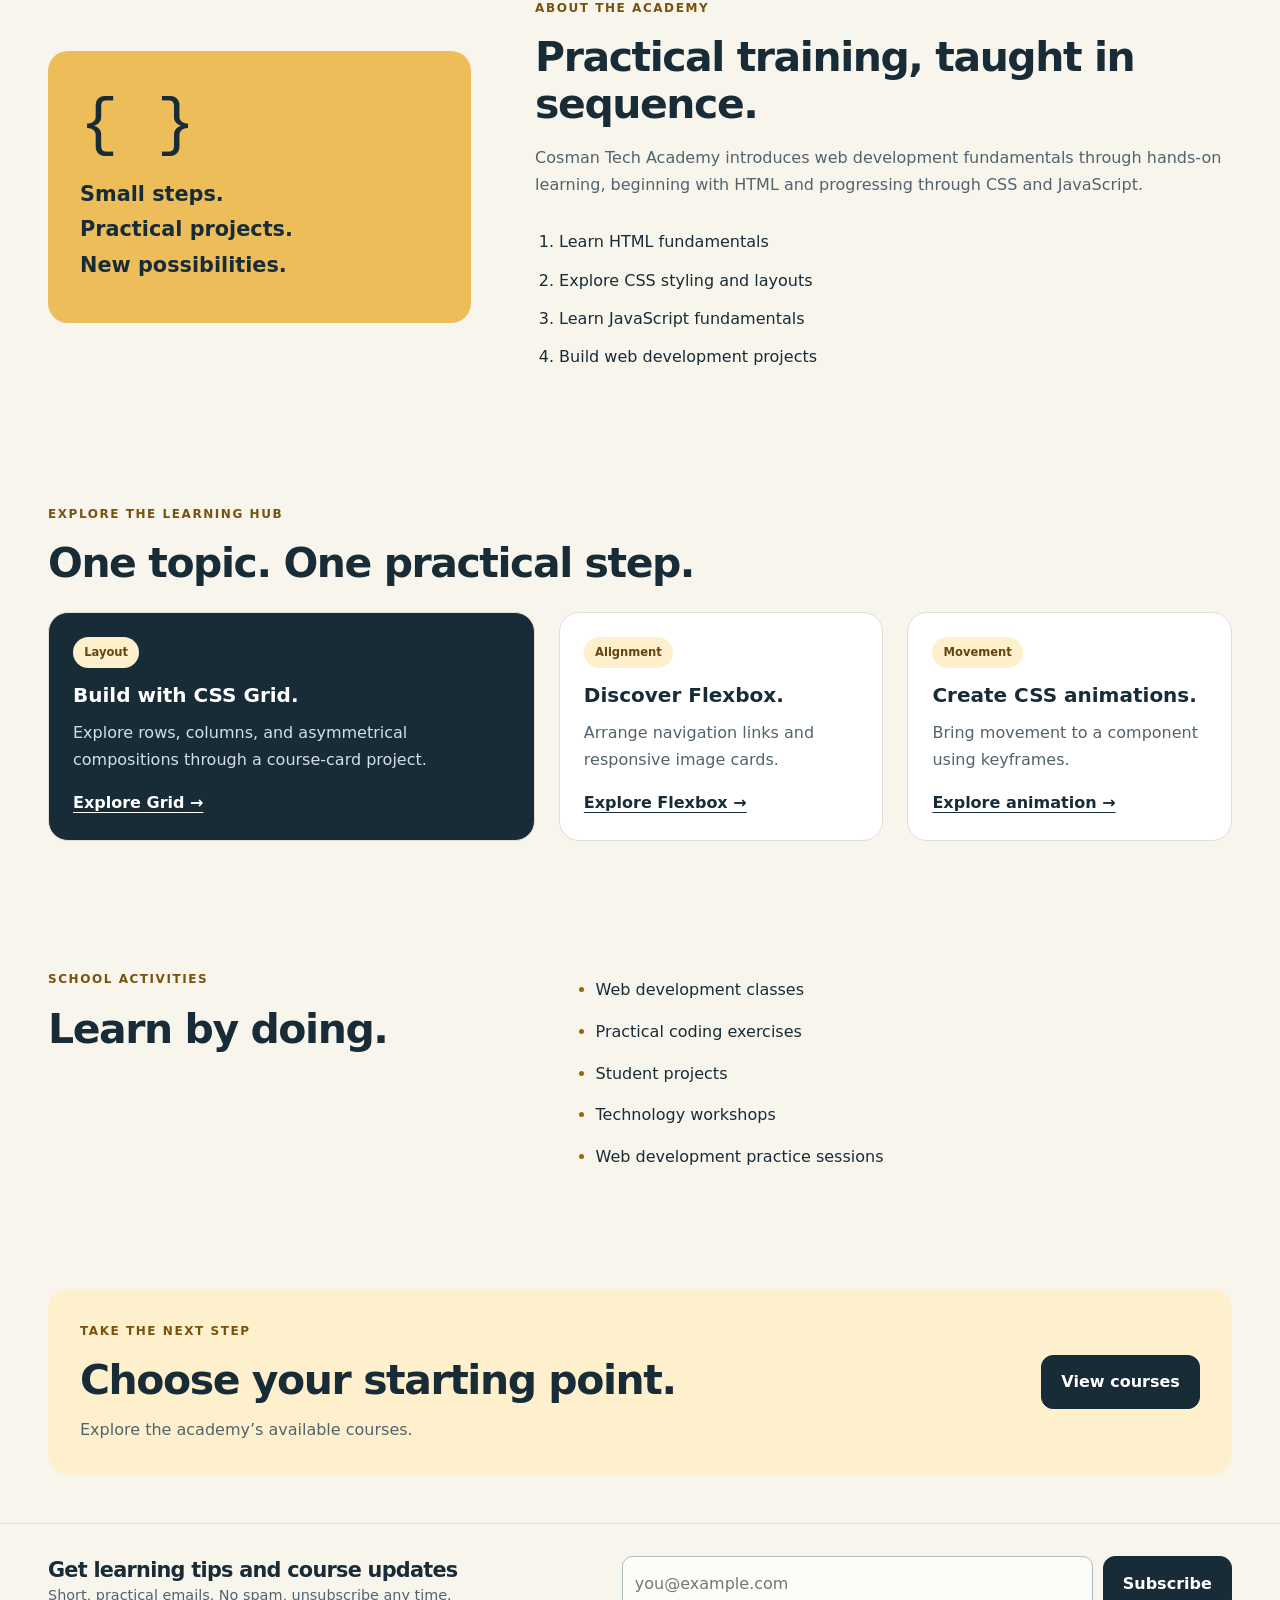
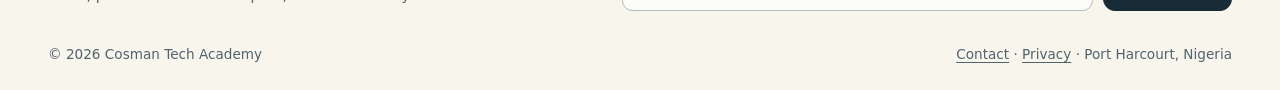
==== commit 79768531: "Update home page text" ====
--- a/index.html
+++ b/index.html
@@ -32,9 +32,8 @@
   <main id="main">
     <section class="container hero section">
       <div class="hero-copy">
-         <h1>Learn. Practice. Create.</h1>
+         <h1>LEARN. PRACTICE. CREATE.</h1>
         <p class="eyebrow">Learn to build the web, one language at a time.</p>
-        <h1>Learn. Practice. Create.</h1>
 
         <p class="lead">
           Begin with HTML, bring your ideas to life with CSS, and
